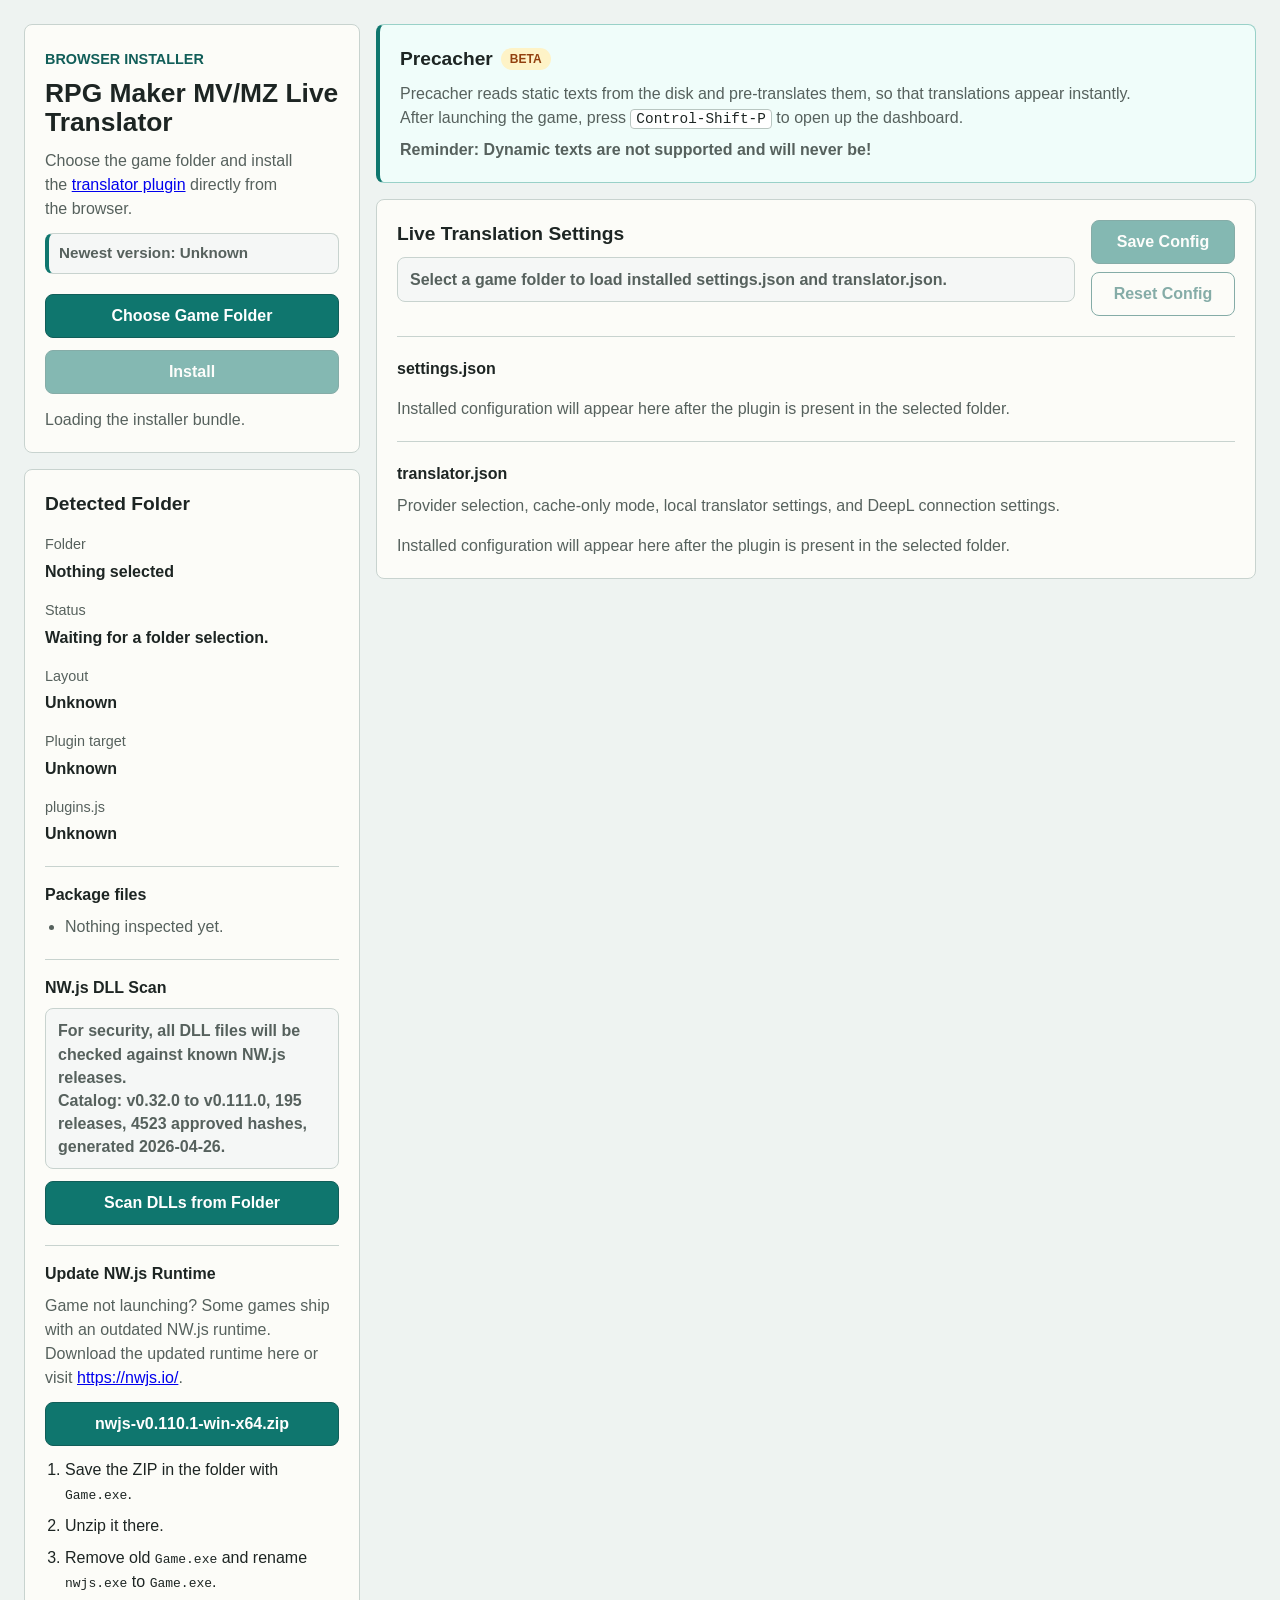
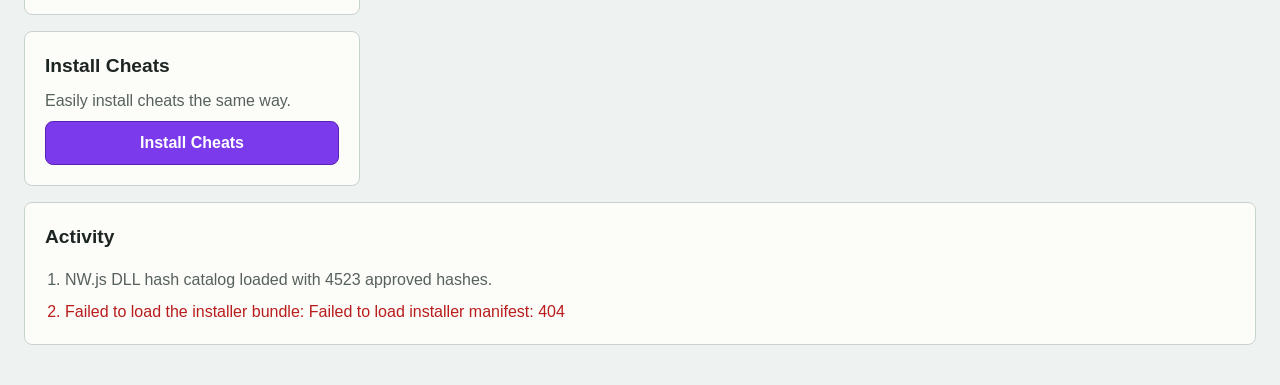
==== translator/index.html @ 48019b4c "initial restructuring" ====
<!doctype html>
<html lang="en">
  <head>
    <meta charset="utf-8">
    <meta name="viewport" content="width=device-width, initial-scale=1">
    <title data-i18n="document.title">RPG MV/MZ Live Translator Web Installer</title>
    <link rel="stylesheet" href="../styles.css">
  </head>
  <body>
    <main class="app-shell">
      <div class="layout-sidebar">
        <section class="panel primary-panel">
          <p class="eyebrow" data-i18n="page.eyebrow">Browser installer</p>
          <h1 data-i18n="page.heading">RPG Maker MV/MZ Live Translator</h1>
          <p class="intro" data-i18n-html="page.intro">
            Choose the game folder and install the
            <a
              href="https://github.com/nt7011/RPG-Maker-Live-Translator"
              target="_blank"
              rel="noopener noreferrer"
            >translator plugin</a>
            directly from the browser.
          </p>
          <p id="translator-version" class="version-note" aria-live="polite">Installable translator version: Unknown</p>
          <div class="actions">
            <button id="pick-folder-button" type="button" data-i18n="button.pickFolder" data-i18n-title="tooltip.pickFolderButton">Choose Game Folder</button>
            <button id="install-button" type="button" disabled data-i18n="button.install" data-i18n-title="tooltip.installButton">Install</button>
          </div>
          <p id="support-note" class="support-note"></p>
        </section>

        <section class="panel detected-panel">
          <h2 data-i18n="section.detectedFolder">Detected Folder</h2>
          <dl class="facts">
            <div>
              <dt data-i18n="folder.fieldName">Folder</dt>
              <dd id="folder-name">Nothing selected</dd>
            </div>
            <div>
              <dt data-i18n="folder.fieldStatus">Status</dt>
              <dd id="folder-status">Waiting for a folder selection.</dd>
            </div>
            <div>
              <dt data-i18n="folder.fieldLayout">Layout</dt>
              <dd id="folder-layout">Unknown</dd>
            </div>
            <div>
              <dt data-i18n="folder.fieldPluginTarget">Plugin target</dt>
              <dd id="plugin-target">Unknown</dd>
            </div>
            <div>
              <dt data-i18n="folder.fieldPluginsFile">plugins.js</dt>
              <dd id="plugins-file">Unknown</dd>
            </div>
          </dl>
          <div class="package-block">
            <h3 data-i18n="package.heading">Package files</h3>
            <ul id="package-list" class="package-list">
              <li data-i18n="package.noneInspected">Nothing inspected yet.</li>
            </ul>
          </div>
          <div class="package-block dll-scanner-block">
            <h3 data-i18n="scanner.heading">NW.js DLL Scan</h3>
            <div id="dll-scanner-view" class="scanner-view" aria-live="polite"></div>
            <button id="scan-dll-folder-button" class="scanner-action-button" type="button" data-i18n="button.scanDllFolder" data-i18n-title="tooltip.scanDllFolderButton">Scan DLLs from Folder</button>
            <input id="scan-dll-folder-input" class="visually-hidden" type="file" webkitdirectory multiple>
          </div>
          <div class="package-block">
            <h3 data-i18n="download.heading">Update NW.js Runtime</h3>
            <p class="download-copy" data-i18n-html="download.copy">Game not launching? Some games ship with an outdated NW.js runtime. Download the updated runtime here or visit <a href="https://nwjs.io/" target="_blank" rel="noopener noreferrer">https://nwjs.io/</a>.</p>
            <p class="download-link">
              <a
                href="https://dl.nwjs.io/v0.110.1/nwjs-v0.110.1-win-x64.zip"
                target="_blank"
                rel="noopener noreferrer"
                data-i18n="download.link"
                data-i18n-title="tooltip.nwjsZipLink"
              >nwjs-v0.110.1-win-x64.zip</a>
            </p>
            <ol class="manual-steps">
              <li data-i18n-html="download.step1">Save the ZIP in the folder with <code>Game.exe</code>.</li>
              <li data-i18n="download.step2">Unzip it there.</li>
              <li data-i18n-html="download.step3">Remove old <code>Game.exe</code> and rename <code>nwjs.exe</code> to <code>Game.exe</code>.</li>
            </ol>
          </div>
        </section>

        <section class="panel cheats-panel" aria-labelledby="cheats-panel-heading">
          <h2 id="cheats-panel-heading" data-i18n="cheats.heading">Install Cheats</h2>
          <p data-i18n="cheats.copy">Easily install cheats the same way.</p>
          <p class="cheats-link">
            <a href="../cheats/" data-i18n="cheats.link">Install Cheats</a>
          </p>
        </section>
      </div>

      <div class="layout-main">
        <section class="panel precacher-panel" aria-labelledby="precacher-panel-heading">
          <h2 id="precacher-panel-heading" class="precacher-panel-title">
            <span data-i18n="precacher.heading">Precacher</span>
            <span class="beta-pill" data-i18n="precacher.beta">Beta</span>
          </h2>
          <p data-i18n-html="precacher.description">Precacher reads static texts from the disk and pre-translates them, so that translations appear instantly.<br>After launching the game, press <code>Control-Shift-P</code> to open up the dashboard.</p>
          <p class="precacher-panel-warning" data-i18n="precacher.warning">Reminder: Dynamic texts are not supported and will never be!</p>
        </section>

        <section class="panel configuration-panel">
          <div class="section-heading">
            <div>
              <h2 data-i18n="section.configuration">Configuration</h2>
              <p id="config-alert" class="config-alert" role="alert"></p>
              <p id="config-status" class="section-note">
                Select a game folder to load installed settings.json and translator.json.
              </p>
            </div>
            <div class="config-actions">
              <button id="save-config-button" type="button" disabled data-i18n="button.saveConfig" data-i18n-title="tooltip.saveConfigButton">Save Config</button>
              <button id="reset-config-button" type="button" disabled data-i18n="button.resetConfig" data-i18n-title="tooltip.resetConfigButton">Reset Config</button>
            </div>
          </div>

          <section class="config-file-section" aria-labelledby="settings-config-heading">
            <h3 id="settings-config-heading">settings.json</h3>
            <div id="settings-config-fields" class="config-fields">
              <p class="config-empty" data-i18n="config.empty">Installed configuration will appear here after the plugin is present in the selected folder.</p>
            </div>
          </section>

          <section class="config-file-section" aria-labelledby="translator-config-heading">
            <h3 id="translator-config-heading">translator.json</h3>
            <p class="config-file-note" data-i18n="config.file.translator.note">Provider selection, cache-only mode, local translator settings, and DeepL connection settings.</p>
            <div id="translator-config-fields" class="config-fields">
              <p class="config-empty" data-i18n="config.empty">Installed configuration will appear here after the plugin is present in the selected folder.</p>
            </div>
          </section>
        </section>
      </div>

      <section class="panel activity-panel">
        <h2 data-i18n="section.activity">Activity</h2>
        <ol id="log-list" class="log-list">
          <li class="log-entry info" data-i18n="log.waitingForBundle">Waiting to load the installer bundle.</li>
        </ol>
      </section>
    </main>

    <script type="module" src="../app.mjs"></script>
  </body>
</html>
---- styles.css ----
* {
  box-sizing: border-box;
}

:root {
  color-scheme: light;
  --page-bg: #eef3f1;
  --panel-bg: #fcfcf8;
  --border: #c8d3cf;
  --text: #1d2523;
  --muted: #56615d;
  --accent: #0f766e;
  --accent-strong: #115e59;
  --warn: #b45309;
  --error: #b91c1c;
  --success: #15803d;
}

body {
  margin: 0;
  min-height: 100vh;
  background: var(--page-bg);
  color: var(--text);
  font-family: Inter, "Segoe UI", Arial, sans-serif;
  line-height: 1.5;
}

.app-shell {
  width: min(960px, calc(100vw - 32px));
  margin: 0 auto;
  padding: 24px 0 40px;
}

.layout-sidebar {
  min-width: 0;
}

.layout-main {
  min-width: 0;
}

.panel {
  background: var(--panel-bg);
  border: 1px solid var(--border);
  border-radius: 8px;
  padding: 20px;
}

.panel + .panel {
  margin-top: 16px;
}

.layout-sidebar + .panel {
  margin-top: 16px;
}

.layout-sidebar + .layout-main {
  margin-top: 16px;
}

.layout-main + .panel {
  margin-top: 16px;
}

.layout-main .panel + .panel {
  margin-top: 16px;
}

.primary-panel {
  padding-top: 24px;
}

.eyebrow {
  margin: 0 0 8px;
  color: var(--accent-strong);
  font-size: 0.9rem;
  font-weight: 700;
  text-transform: uppercase;
}

h1,
h2,
h3,
p,
dd {
  margin: 0;
}

h1 {
  font-size: clamp(1.8rem, 4vw, 2.5rem);
  line-height: 1.1;
}

h2 {
  font-size: 1.2rem;
}

h3 {
  font-size: 1rem;
  margin-bottom: 8px;
}

.intro {
  margin-top: 12px;
  color: var(--muted);
  max-width: 100%;
  text-wrap: pretty;
}

.version-note {
  display: block;
  width: 100%;
  max-width: 100%;
  margin-top: 12px;
  padding: 8px 10px;
  border: 1px solid var(--border);
  border-left-width: 4px;
  border-radius: 8px;
  background: #f5f7f6;
  color: var(--muted);
  font-size: 0.95rem;
  font-weight: 600;
  overflow-wrap: anywhere;
}

.version-note.is-neutral {
  border-color: var(--border);
  border-left-color: var(--accent);
  background: #f5f7f6;
  color: var(--muted);
}

.version-note.is-success {
  border-color: #86efac;
  border-left-color: var(--success);
  background: #f0fdf4;
  color: var(--success);
}

.version-note.is-warning {
  border-color: #fdba74;
  border-left-color: var(--warn);
  background: #fff7ed;
  color: var(--warn);
}

.version-index-shell {
  width: min(760px, calc(100vw - 32px));
}

.version-index-panel {
  padding-top: 24px;
}

.version-index-list {
  display: grid;
  gap: 12px;
  margin: 20px 0 0;
  padding: 0;
  list-style: none;
}

.version-index-link {
  display: grid;
  grid-template-columns: minmax(0, 1fr) auto;
  gap: 12px;
  align-items: center;
  min-height: 60px;
  padding: 12px 14px;
  border: 1px solid var(--border);
  border-radius: 8px;
  background: #f5f7f6;
  color: var(--text);
  text-decoration: none;
}

.version-index-link:hover,
.version-index-link:focus-visible {
  border-color: var(--accent-strong);
  outline: none;
}

.version-index-version {
  font-size: 1.2rem;
  font-weight: 800;
}

.version-index-meta {
  color: var(--accent-strong);
  font-size: 0.9rem;
  font-weight: 700;
  text-align: right;
}

.version-index-alias {
  margin-top: 16px;
  color: var(--muted);
}

.actions {
  display: flex;
  flex-wrap: wrap;
  gap: 12px;
  margin-top: 20px;
}

.layout-sidebar .actions {
  flex-direction: column;
}

.layout-sidebar button,
.layout-sidebar .download-link a,
.layout-sidebar .cheats-link a {
  width: 100%;
}

button {
  min-height: 44px;
  padding: 0 16px;
  border: 1px solid var(--accent-strong);
  border-radius: 8px;
  background: var(--accent);
  color: #fff;
  font: inherit;
  font-weight: 700;
  cursor: pointer;
}

#reset-config-button {
  background: var(--panel-bg);
  color: var(--accent-strong);
}

button:hover:enabled,
button:focus-visible:enabled {
  background: var(--accent-strong);
}

#reset-config-button:hover:enabled,
#reset-config-button:focus-visible:enabled {
  color: #fff;
}

button:disabled {
  opacity: 0.5;
  cursor: not-allowed;
}

.visually-hidden {
  position: absolute;
  width: 1px;
  height: 1px;
  padding: 0;
  margin: -1px;
  border: 0;
  overflow: hidden;
  clip: rect(0 0 0 0);
  white-space: nowrap;
}

.support-note {
  min-height: 24px;
  margin-top: 14px;
  color: var(--muted);
}

.config-alert {
  display: none;
  margin-top: 8px;
  color: var(--error);
  font-weight: 600;
}

.config-alert.is-visible {
  display: block;
}

.facts {
  display: grid;
  grid-template-columns: repeat(auto-fit, minmax(220px, 1fr));
  gap: 16px;
  margin-top: 16px;
}

.facts dt {
  color: var(--muted);
  font-size: 0.9rem;
}

.facts dd {
  margin-top: 4px;
  font-weight: 600;
  overflow-wrap: anywhere;
}

.package-block {
  margin-top: 20px;
  padding-top: 16px;
  border-top: 1px solid var(--border);
}

.section-heading {
  display: flex;
  justify-content: space-between;
  gap: 16px;
  align-items: flex-start;
}

.section-heading > :first-child {
  flex: 1 1 auto;
  min-width: 0;
}

.config-actions {
  display: flex;
  flex-direction: column;
  gap: 8px;
  margin-left: auto;
  flex: 0 0 auto;
  min-width: 144px;
  align-self: flex-start;
}

.section-note {
  margin-top: 8px;
  padding: 10px 12px;
  border: 1px solid var(--border);
  border-radius: 8px;
  background: #f5f7f6;
  color: var(--muted);
  font-weight: 600;
  line-height: 1.45;
  white-space: pre-line;
}

.section-note.is-neutral {
  border-color: var(--border);
  background: #f5f7f6;
  color: var(--muted);
}

.section-note.is-warning {
  border-color: #fdba74;
  background: #fff7ed;
  color: var(--warn);
}

.section-note.is-warning.is-reinstall-save-reminder {
  border-color: #f59e0b;
  border-left: 6px solid #d97706;
  background: #fffbeb;
  box-shadow: 0 0 0 2px rgba(245, 158, 11, 0.22);
  color: #7c2d12;
}

.section-note.is-reinstall-save-reminder-flash {
  animation: config-save-reminder-flash 0.46s ease-in-out 2;
  transform-origin: center;
}

@keyframes config-save-reminder-flash {
  0%,
  100% {
    background: #fffbeb;
    box-shadow: 0 0 0 2px rgba(245, 158, 11, 0.22);
    transform: scale(1);
  }

  50% {
    background: #facc15;
    box-shadow: 0 0 0 6px rgba(217, 119, 6, 0.42);
    transform: scale(1.015);
  }
}

.section-note.is-error {
  border-color: #fca5a5;
  background: #fef2f2;
  color: var(--error);
}

.section-note.is-success {
  border-color: #86efac;
  background: #f0fdf4;
  color: var(--success);
}

.config-status-reminder {
  display: block;
  margin-top: 4px;
  color: #9a3412;
  font-weight: 800;
}

.config-file-section {
  margin-top: 20px;
  padding-top: 20px;
  border-top: 1px solid var(--border);
}

.config-file-note,
.config-empty {
  margin-top: 8px;
  color: var(--muted);
}

.config-fields {
  margin-top: 16px;
}

.precacher-panel {
  border: 1px solid #99d1c8;
  border-left: 4px solid var(--accent);
  background: #f0fdfa;
  color: var(--text);
}

.precacher-panel-title {
  display: flex;
  flex-wrap: wrap;
  gap: 8px;
  align-items: center;
  margin: 0 0 8px;
}

.beta-pill {
  display: inline-flex;
  align-items: center;
  min-height: 22px;
  padding: 2px 9px;
  border-radius: 999px;
  background: #fef3c7;
  color: #92400e;
  font-size: 0.75rem;
  font-weight: 800;
  line-height: 1;
  text-transform: uppercase;
}

.precacher-panel p {
  color: var(--muted);
}

.precacher-panel code {
  padding: 1px 5px;
  border: 1px solid #b8c6c1;
  border-radius: 4px;
  background: #fff;
  color: var(--text);
  font-family: ui-monospace, SFMono-Regular, Menlo, Consolas, monospace;
  font-size: 0.9em;
}

.precacher-panel-warning {
  margin-top: 8px;
  color: #7c2d12;
  font-weight: 800;
}

.config-fields.is-locked {
  opacity: 0.78;
}

.config-fields.is-locked input,
.config-fields.is-locked textarea {
  cursor: not-allowed;
}

.config-group + .config-group {
  margin-top: 20px;
}

.config-group-title {
  margin-bottom: 12px;
  text-transform: capitalize;
}

.config-group-note {
  margin-bottom: 12px;
  color: var(--muted);
  font-size: 0.95rem;
}

.config-field-grid {
  display: grid;
  grid-template-columns: repeat(auto-fit, minmax(240px, 1fr));
  gap: 12px;
}

@media (min-width: 760px) {
  .local-settings-grid {
    grid-template-columns: repeat(5, minmax(0, 1fr));
    align-items: start;
  }

  .local-settings-grid > .config-field {
    min-width: 0;
  }

  .local-settings-grid .config-field--settings-local-address,
  .local-settings-grid .config-field--settings-local-model {
    grid-column: span 2;
  }

  .local-settings-grid .config-field--settings-local-system-prompt {
    grid-column: 1 / -1;
  }

  .local-settings-grid .config-field--settings-local-system-prompt textarea {
    min-height: 144px;
  }
}

.config-toggle-grid {
  display: flex;
  flex-wrap: wrap;
  gap: 12px;
  align-items: flex-start;
}

.config-field {
  display: flex;
  flex-direction: column;
  gap: 8px;
}

.config-field.checkbox-field {
  width: fit-content;
  max-width: 34rem;
}

.config-field.checkbox-field.config-field--checkupdates {
  flex: 1 1 100%;
  max-width: none;
}

.config-field-description {
  color: var(--muted);
  font-size: 0.95rem;
}

.config-field-error {
  color: var(--error);
  font-size: 0.95rem;
}

.config-label,
.config-toggle-option,
.config-checkbox {
  font-weight: 600;
}

.config-label code,
.config-toggle-option code,
.config-checkbox code {
  font-family: ui-monospace, SFMono-Regular, Menlo, Consolas, monospace;
  overflow-wrap: anywhere;
}

.config-toggle-option,
.config-checkbox {
  display: flex;
  align-items: center;
  gap: 10px;
  min-height: 44px;
  width: fit-content;
}

.config-toggle-option code {
  white-space: nowrap;
  overflow-wrap: normal;
}

.config-toggle-option input,
.config-checkbox input {
  width: 18px;
  height: 18px;
  margin: 0;
}

.config-radio-group {
  display: flex;
  flex-wrap: wrap;
  gap: 12px;
}

.config-radio-option {
  display: inline-flex;
  align-items: center;
  gap: 10px;
  min-height: 44px;
  font-weight: 600;
}

.config-radio-option input {
  width: 18px;
  height: 18px;
  margin: 0;
}

.config-field input,
.config-field textarea {
  width: 100%;
  min-height: 44px;
  padding: 10px 12px;
  border: 1px solid var(--border);
  border-radius: 8px;
  background: #fff;
  color: var(--text);
  font: inherit;
}

.config-field textarea {
  min-height: 96px;
  resize: vertical;
}

.config-field input:focus,
.config-field textarea:focus {
  outline: 2px solid color-mix(in srgb, var(--accent) 40%, transparent);
  outline-offset: 1px;
}

.config-field input[aria-invalid="true"],
.config-field textarea[aria-invalid="true"] {
  border-color: var(--error);
}

.config-regex-editor {
  margin-top: 12px;
}

.config-regex-editor textarea {
  min-height: 132px;
  font-family: ui-monospace, SFMono-Regular, Menlo, Consolas, monospace;
  font-size: 0.95rem;
}

.config-regex-feedback {
  min-height: 1.3em;
}

.config-regex-summary {
  color: var(--muted);
  font-size: 0.95rem;
}

.config-regex-error-list {
  margin: 0;
  padding-left: 20px;
  color: var(--error);
  font-size: 0.95rem;
}

.config-regex-error-list li + li {
  margin-top: 4px;
}

.package-list,
.scanner-list,
.log-list,
.manual-steps {
  margin: 0;
  padding-left: 20px;
}

.package-list,
.scanner-list {
  color: var(--muted);
}

.package-list li + li,
.scanner-list li + li,
.log-list li + li,
.manual-steps li + li {
  margin-top: 8px;
}

.scanner-status {
  margin-bottom: 0;
}

.scanner-action-button {
  margin-top: 12px;
}

.scanner-details {
  margin-top: 8px;
  padding: 10px 12px;
  border: 1px solid var(--border);
  border-radius: 8px;
  background: #f5f7f6;
  color: var(--muted);
}

.scanner-details.is-success {
  border-color: #86efac;
  background: #f0fdf4;
}

.scanner-details.is-warning {
  border-color: #fdba74;
  background: #fff7ed;
}

.scanner-details summary,
.scanner-static-heading {
  color: var(--text);
  overflow-wrap: anywhere;
}

.scanner-details.is-success summary {
  cursor: pointer;
  color: var(--success);
}

.scanner-details.is-warning .scanner-static-heading,
.scanner-detected-warning {
  color: var(--warn);
}

.scanner-details[open] summary {
  margin-bottom: 8px;
}

.scanner-static-heading {
  margin-bottom: 8px;
}

.scanner-meta,
.scanner-detail-note,
.scanner-detected-warning {
  margin-bottom: 8px;
  font-size: 0.95rem;
}

.scanner-detected-warning {
}

.scanner-list {
  max-height: 260px;
  overflow: auto;
}

.scanner-entry {
  overflow-wrap: anywhere;
}

.scanner-entry.is-allowed {
  color: var(--success);
}

.scanner-entry.is-unknown {
  color: var(--warn);
}

.scanner-entry.is-error {
  color: var(--error);
}

.log-list {
  margin-top: 16px;
}

.log-entry.info {
  color: var(--muted);
}

.log-entry.warning {
  color: var(--warn);
}

.log-entry.error {
  color: var(--error);
}

.log-entry.success {
  color: var(--success);
}

.cheats-panel p {
  margin-top: 8px;
  color: var(--muted);
}

.cheats-link {
  margin-top: 16px;
}

.download-copy {
  margin-bottom: 12px;
  color: var(--muted);
}

.download-link {
  margin-bottom: 12px;
}

.download-link a,
.cheats-link a {
  display: inline-flex;
  align-items: center;
  justify-content: center;
  min-height: 44px;
  padding: 0 16px;
  border: 1px solid var(--accent-strong);
  border-radius: 8px;
  background: var(--accent);
  color: #fff;
  font-weight: 700;
  text-decoration: none;
}

.cheats-link a {
  border-color: #5b21b6;
  background: #7c3aed;
}

.download-link a:hover,
.download-link a:focus-visible,
.cheats-link a:hover,
.cheats-link a:focus-visible {
  background: var(--accent-strong);
}

.cheats-link a:hover,
.cheats-link a:focus-visible {
  background: #5b21b6;
}

@media (max-width: 640px) {
  .app-shell {
    width: min(100vw - 20px, 960px);
    padding-top: 12px;
  }

  .panel {
    padding: 16px;
  }

  .version-index-link {
    grid-template-columns: 1fr;
  }

  .version-index-meta {
    text-align: left;
  }

  .actions {
    flex-direction: column;
  }

  button {
    width: 100%;
  }

  .section-heading {
    flex-direction: column;
  }

  .config-actions {
    width: 100%;
    flex-direction: column;
  }

  .config-actions button {
    width: 100%;
  }

  .download-link a,
  .cheats-link a {
    width: 100%;
  }
}

@media (min-width: 1180px) {
  .app-shell {
    width: min(1400px, calc(100vw - 48px));
    display: grid;
    grid-template-columns: 336px minmax(0, 1fr);
    gap: 16px;
    align-items: stretch;
  }

  .app-shell > .layout-sidebar + .layout-main,
  .app-shell > .layout-main + .panel,
  .app-shell > .panel + .panel {
    margin-top: 0;
  }

  .layout-sidebar {
    display: flex;
    flex-direction: column;
    align-self: stretch;
  }

  .detected-panel {
    flex: 1 1 auto;
  }

  .layout-main {
    grid-column: 2;
    min-width: 0;
  }

  .configuration-panel {
    min-width: 0;
  }

  .activity-panel {
    grid-column: 1 / -1;
  }

  .layout-sidebar h1 {
    font-size: 1.65rem;
  }

  .version-index-shell {
    display: block;
    width: min(760px, calc(100vw - 48px));
  }
}
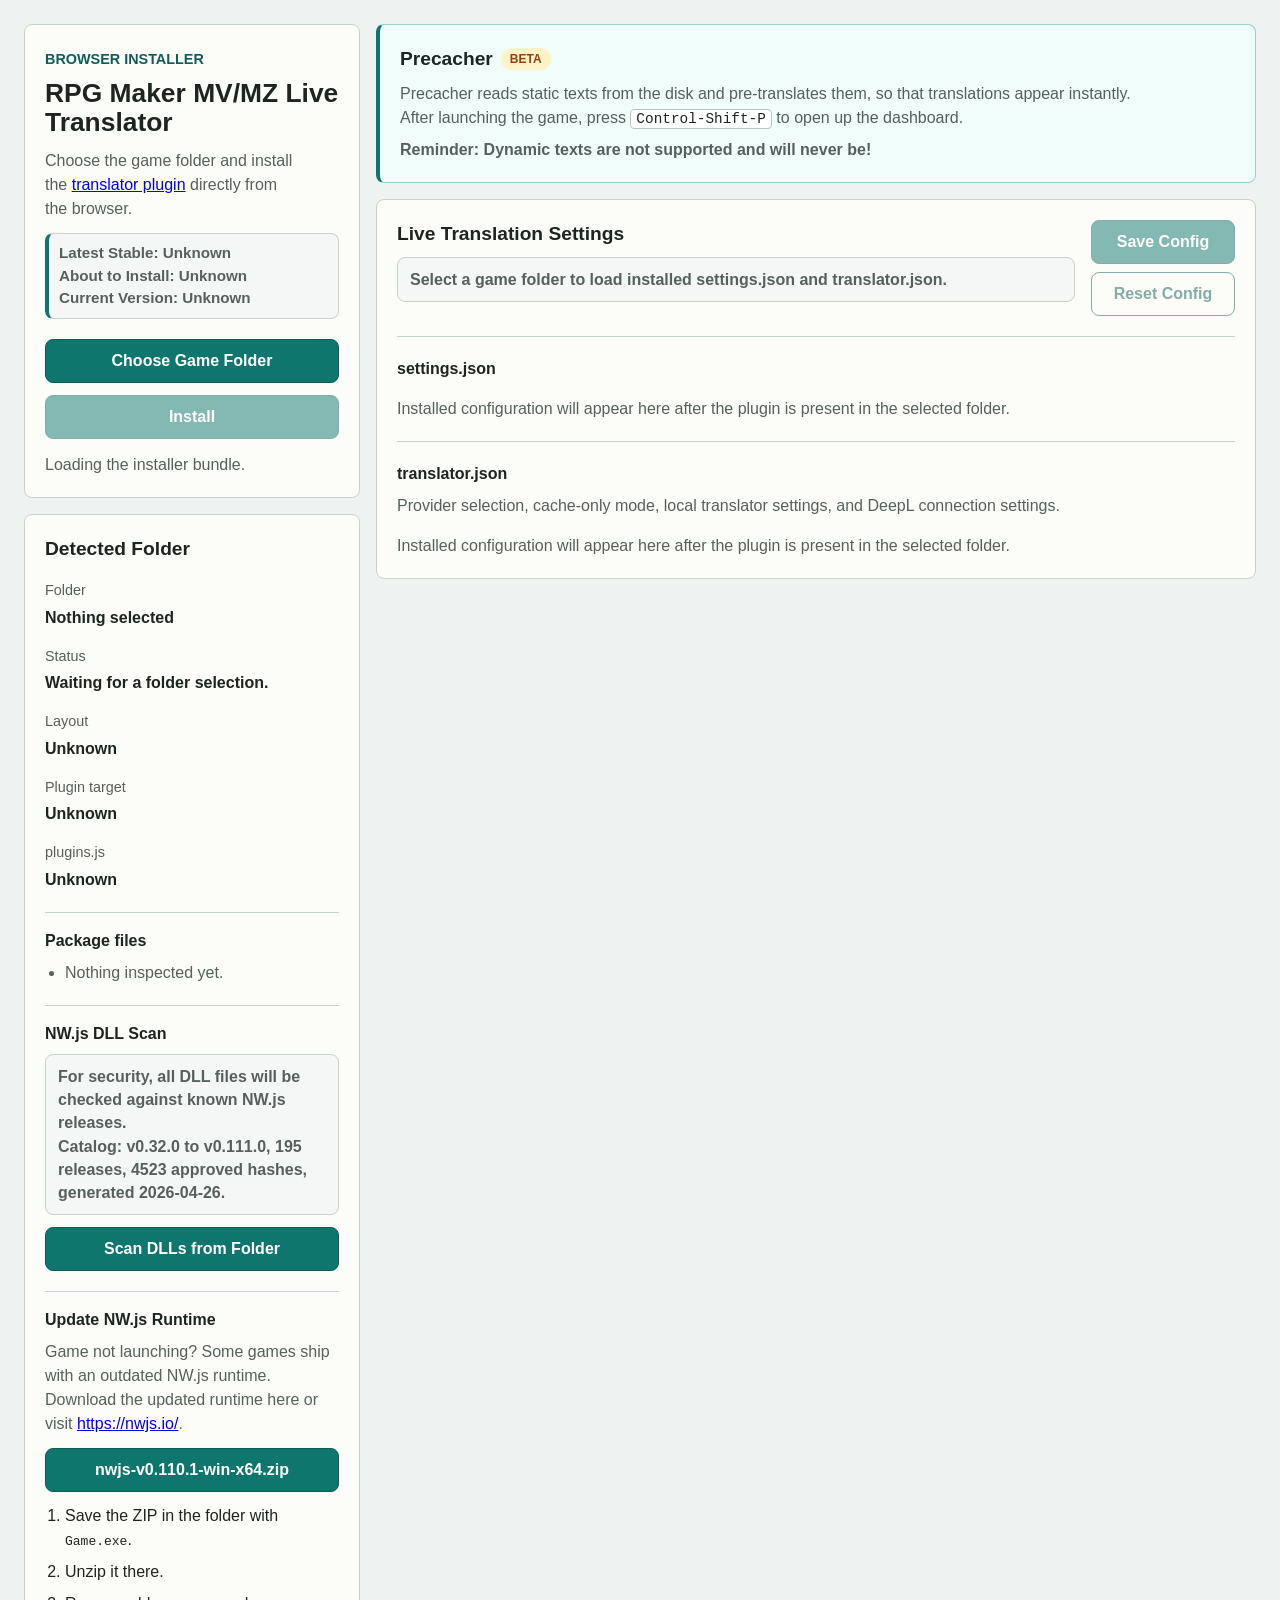
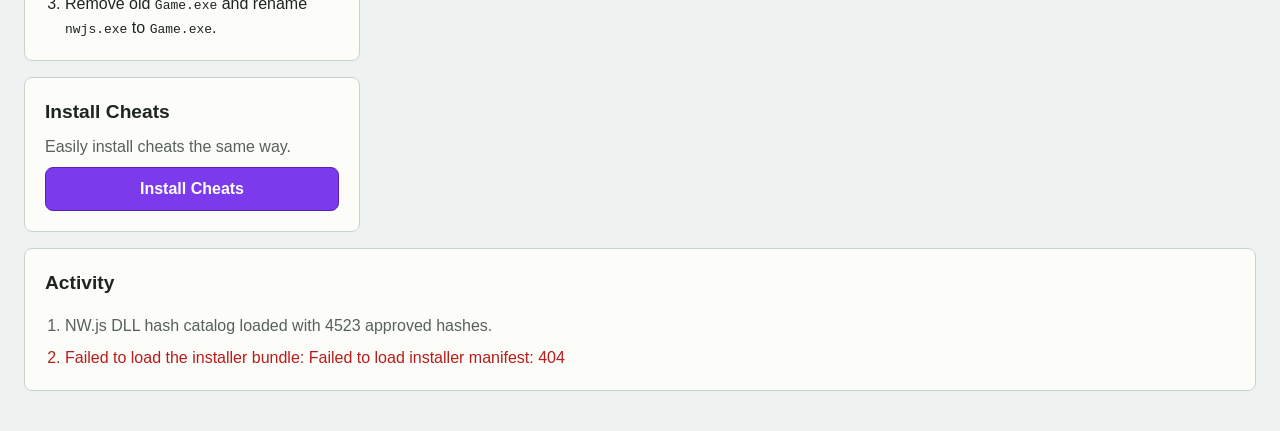
==== commit 035574a6: "make the installer aware of the version it's installing and the latest" ====
--- a/translator/index.html
+++ b/translator/index.html
@@ -4,7 +4,7 @@
     <meta charset="utf-8">
     <meta name="viewport" content="width=device-width, initial-scale=1">
     <title data-i18n="document.title">RPG MV/MZ Live Translator Web Installer</title>
-    <link rel="stylesheet" href="../styles.css">
+    <link rel="stylesheet" href="./3.2.10/styles.css">
   </head>
   <body>
     <main class="app-shell">
@@ -21,7 +21,9 @@
             >translator plugin</a>
             directly from the browser.
           </p>
-          <p id="translator-version" class="version-note" aria-live="polite">Installable translator version: Unknown</p>
+          <p id="translator-version" class="version-note" aria-live="polite">Latest Stable: Unknown
+About to Install: Unknown
+Current Version: Unknown</p>
           <div class="actions">
             <button id="pick-folder-button" type="button" data-i18n="button.pickFolder" data-i18n-title="tooltip.pickFolderButton">Choose Game Folder</button>
             <button id="install-button" type="button" disabled data-i18n="button.install" data-i18n-title="tooltip.installButton">Install</button>
@@ -144,6 +146,6 @@
       </section>
     </main>
 
-    <script type="module" src="../app.mjs"></script>
+    <script type="module" src="./3.2.10/app.mjs"></script>
   </body>
 </html>
--- a/translator/3.2.10/styles.css
+++ b/translator/3.2.10/styles.css
@@ -0,0 +1,954 @@
+* {
+  box-sizing: border-box;
+}
+
+:root {
+  color-scheme: light;
+  --page-bg: #eef3f1;
+  --panel-bg: #fcfcf8;
+  --border: #c8d3cf;
+  --text: #1d2523;
+  --muted: #56615d;
+  --accent: #0f766e;
+  --accent-strong: #115e59;
+  --warn: #b45309;
+  --error: #b91c1c;
+  --success: #15803d;
+}
+
+body {
+  margin: 0;
+  min-height: 100vh;
+  background: var(--page-bg);
+  color: var(--text);
+  font-family: Inter, "Segoe UI", Arial, sans-serif;
+  line-height: 1.5;
+}
+
+.app-shell {
+  width: min(960px, calc(100vw - 32px));
+  margin: 0 auto;
+  padding: 24px 0 40px;
+}
+
+.layout-sidebar {
+  min-width: 0;
+}
+
+.layout-main {
+  min-width: 0;
+}
+
+.panel {
+  background: var(--panel-bg);
+  border: 1px solid var(--border);
+  border-radius: 8px;
+  padding: 20px;
+}
+
+.panel + .panel {
+  margin-top: 16px;
+}
+
+.layout-sidebar + .panel {
+  margin-top: 16px;
+}
+
+.layout-sidebar + .layout-main {
+  margin-top: 16px;
+}
+
+.layout-main + .panel {
+  margin-top: 16px;
+}
+
+.layout-main .panel + .panel {
+  margin-top: 16px;
+}
+
+.primary-panel {
+  padding-top: 24px;
+}
+
+.eyebrow {
+  margin: 0 0 8px;
+  color: var(--accent-strong);
+  font-size: 0.9rem;
+  font-weight: 700;
+  text-transform: uppercase;
+}
+
+h1,
+h2,
+h3,
+p,
+dd {
+  margin: 0;
+}
+
+h1 {
+  font-size: clamp(1.8rem, 4vw, 2.5rem);
+  line-height: 1.1;
+}
+
+h2 {
+  font-size: 1.2rem;
+}
+
+h3 {
+  font-size: 1rem;
+  margin-bottom: 8px;
+}
+
+.intro {
+  margin-top: 12px;
+  color: var(--muted);
+  max-width: 100%;
+  text-wrap: pretty;
+}
+
+.version-note {
+  display: block;
+  width: 100%;
+  max-width: 100%;
+  margin-top: 12px;
+  padding: 8px 10px;
+  border: 1px solid var(--border);
+  border-left-width: 4px;
+  border-radius: 8px;
+  background: #f5f7f6;
+  color: var(--muted);
+  font-size: 0.95rem;
+  font-weight: 600;
+  overflow-wrap: anywhere;
+  white-space: pre-line;
+}
+
+.version-note.is-neutral {
+  border-color: var(--border);
+  border-left-color: var(--accent);
+  background: #f5f7f6;
+  color: var(--muted);
+}
+
+.version-note.is-success {
+  border-color: #86efac;
+  border-left-color: var(--success);
+  background: #f0fdf4;
+  color: var(--success);
+}
+
+.version-note.is-warning {
+  border-color: #fdba74;
+  border-left-color: var(--warn);
+  background: #fff7ed;
+  color: var(--warn);
+}
+
+.version-index-shell {
+  width: min(760px, calc(100vw - 32px));
+}
+
+.version-index-panel {
+  padding-top: 24px;
+}
+
+.version-index-sections {
+  margin-top: 20px;
+}
+
+.version-index-section + .version-index-section {
+  margin-top: 18px;
+  padding-top: 18px;
+  border-top: 1px solid var(--border);
+}
+
+.version-index-list {
+  display: grid;
+  gap: 12px;
+  margin: 10px 0 0;
+  padding: 0;
+  list-style: none;
+}
+
+.version-index-link {
+  display: grid;
+  grid-template-columns: minmax(0, 1fr) auto;
+  gap: 12px;
+  align-items: center;
+  min-height: 60px;
+  padding: 12px 14px;
+  border: 1px solid var(--border);
+  border-radius: 8px;
+  background: #f5f7f6;
+  color: var(--text);
+  text-decoration: none;
+}
+
+.version-index-link:not(.is-unavailable):hover,
+.version-index-link:not(.is-unavailable):focus-visible {
+  border-color: var(--accent-strong);
+  outline: none;
+}
+
+.version-index-link.is-unavailable {
+  background: #eef0ee;
+  color: var(--muted);
+  cursor: not-allowed;
+  opacity: 0.72;
+}
+
+.version-index-main {
+  display: grid;
+  gap: 2px;
+  min-width: 0;
+}
+
+.version-index-version {
+  font-size: 1.2rem;
+  font-weight: 800;
+  overflow-wrap: anywhere;
+}
+
+.version-index-categories,
+.version-index-availability {
+  color: var(--accent-strong);
+  font-size: 0.9rem;
+  font-weight: 700;
+}
+
+.version-index-availability {
+  text-align: right;
+}
+
+.version-index-availability.is-available {
+  color: var(--success);
+}
+
+.version-index-availability.is-unavailable {
+  color: var(--warn);
+}
+
+.actions {
+  display: flex;
+  flex-wrap: wrap;
+  gap: 12px;
+  margin-top: 20px;
+}
+
+.layout-sidebar .actions {
+  flex-direction: column;
+}
+
+.layout-sidebar button,
+.layout-sidebar .download-link a,
+.layout-sidebar .cheats-link a {
+  width: 100%;
+}
+
+button {
+  min-height: 44px;
+  padding: 0 16px;
+  border: 1px solid var(--accent-strong);
+  border-radius: 8px;
+  background: var(--accent);
+  color: #fff;
+  font: inherit;
+  font-weight: 700;
+  cursor: pointer;
+}
+
+#reset-config-button {
+  background: var(--panel-bg);
+  color: var(--accent-strong);
+}
+
+button:hover:enabled,
+button:focus-visible:enabled {
+  background: var(--accent-strong);
+}
+
+#reset-config-button:hover:enabled,
+#reset-config-button:focus-visible:enabled {
+  color: #fff;
+}
+
+button:disabled {
+  opacity: 0.5;
+  cursor: not-allowed;
+}
+
+.visually-hidden {
+  position: absolute;
+  width: 1px;
+  height: 1px;
+  padding: 0;
+  margin: -1px;
+  border: 0;
+  overflow: hidden;
+  clip: rect(0 0 0 0);
+  white-space: nowrap;
+}
+
+.support-note {
+  min-height: 24px;
+  margin-top: 14px;
+  color: var(--muted);
+}
+
+.config-alert {
+  display: none;
+  margin-top: 8px;
+  color: var(--error);
+  font-weight: 600;
+}
+
+.config-alert.is-visible {
+  display: block;
+}
+
+.facts {
+  display: grid;
+  grid-template-columns: repeat(auto-fit, minmax(220px, 1fr));
+  gap: 16px;
+  margin-top: 16px;
+}
+
+.facts dt {
+  color: var(--muted);
+  font-size: 0.9rem;
+}
+
+.facts dd {
+  margin-top: 4px;
+  font-weight: 600;
+  overflow-wrap: anywhere;
+}
+
+.package-block {
+  margin-top: 20px;
+  padding-top: 16px;
+  border-top: 1px solid var(--border);
+}
+
+.section-heading {
+  display: flex;
+  justify-content: space-between;
+  gap: 16px;
+  align-items: flex-start;
+}
+
+.section-heading > :first-child {
+  flex: 1 1 auto;
+  min-width: 0;
+}
+
+.config-actions {
+  display: flex;
+  flex-direction: column;
+  gap: 8px;
+  margin-left: auto;
+  flex: 0 0 auto;
+  min-width: 144px;
+  align-self: flex-start;
+}
+
+.section-note {
+  margin-top: 8px;
+  padding: 10px 12px;
+  border: 1px solid var(--border);
+  border-radius: 8px;
+  background: #f5f7f6;
+  color: var(--muted);
+  font-weight: 600;
+  line-height: 1.45;
+  white-space: pre-line;
+}
+
+.section-note.is-neutral {
+  border-color: var(--border);
+  background: #f5f7f6;
+  color: var(--muted);
+}
+
+.section-note.is-warning {
+  border-color: #fdba74;
+  background: #fff7ed;
+  color: var(--warn);
+}
+
+.section-note.is-warning.is-reinstall-save-reminder {
+  border-color: #f59e0b;
+  border-left: 6px solid #d97706;
+  background: #fffbeb;
+  box-shadow: 0 0 0 2px rgba(245, 158, 11, 0.22);
+  color: #7c2d12;
+}
+
+.section-note.is-reinstall-save-reminder-flash {
+  animation: config-save-reminder-flash 0.46s ease-in-out 2;
+  transform-origin: center;
+}
+
+@keyframes config-save-reminder-flash {
+  0%,
+  100% {
+    background: #fffbeb;
+    box-shadow: 0 0 0 2px rgba(245, 158, 11, 0.22);
+    transform: scale(1);
+  }
+
+  50% {
+    background: #facc15;
+    box-shadow: 0 0 0 6px rgba(217, 119, 6, 0.42);
+    transform: scale(1.015);
+  }
+}
+
+.section-note.is-error {
+  border-color: #fca5a5;
+  background: #fef2f2;
+  color: var(--error);
+}
+
+.section-note.is-success {
+  border-color: #86efac;
+  background: #f0fdf4;
+  color: var(--success);
+}
+
+.config-status-reminder {
+  display: block;
+  margin-top: 4px;
+  color: #9a3412;
+  font-weight: 800;
+}
+
+.config-file-section {
+  margin-top: 20px;
+  padding-top: 20px;
+  border-top: 1px solid var(--border);
+}
+
+.config-file-note,
+.config-empty {
+  margin-top: 8px;
+  color: var(--muted);
+}
+
+.config-fields {
+  margin-top: 16px;
+}
+
+.precacher-panel {
+  border: 1px solid #99d1c8;
+  border-left: 4px solid var(--accent);
+  background: #f0fdfa;
+  color: var(--text);
+}
+
+.precacher-panel-title {
+  display: flex;
+  flex-wrap: wrap;
+  gap: 8px;
+  align-items: center;
+  margin: 0 0 8px;
+}
+
+.beta-pill {
+  display: inline-flex;
+  align-items: center;
+  min-height: 22px;
+  padding: 2px 9px;
+  border-radius: 999px;
+  background: #fef3c7;
+  color: #92400e;
+  font-size: 0.75rem;
+  font-weight: 800;
+  line-height: 1;
+  text-transform: uppercase;
+}
+
+.precacher-panel p {
+  color: var(--muted);
+}
+
+.precacher-panel code {
+  padding: 1px 5px;
+  border: 1px solid #b8c6c1;
+  border-radius: 4px;
+  background: #fff;
+  color: var(--text);
+  font-family: ui-monospace, SFMono-Regular, Menlo, Consolas, monospace;
+  font-size: 0.9em;
+}
+
+.precacher-panel-warning {
+  margin-top: 8px;
+  color: #7c2d12;
+  font-weight: 800;
+}
+
+.config-fields.is-locked {
+  opacity: 0.78;
+}
+
+.config-fields.is-locked input,
+.config-fields.is-locked textarea {
+  cursor: not-allowed;
+}
+
+.config-group + .config-group {
+  margin-top: 20px;
+}
+
+.config-group-title {
+  margin-bottom: 12px;
+  text-transform: capitalize;
+}
+
+.config-group-note {
+  margin-bottom: 12px;
+  color: var(--muted);
+  font-size: 0.95rem;
+}
+
+.config-field-grid {
+  display: grid;
+  grid-template-columns: repeat(auto-fit, minmax(240px, 1fr));
+  gap: 12px;
+}
+
+@media (min-width: 760px) {
+  .local-settings-grid {
+    grid-template-columns: repeat(5, minmax(0, 1fr));
+    align-items: start;
+  }
+
+  .local-settings-grid > .config-field {
+    min-width: 0;
+  }
+
+  .local-settings-grid .config-field--settings-local-address,
+  .local-settings-grid .config-field--settings-local-model {
+    grid-column: span 2;
+  }
+
+  .local-settings-grid .config-field--settings-local-system-prompt {
+    grid-column: 1 / -1;
+  }
+
+  .local-settings-grid .config-field--settings-local-system-prompt textarea {
+    min-height: 144px;
+  }
+}
+
+.config-toggle-grid {
+  display: flex;
+  flex-wrap: wrap;
+  gap: 12px;
+  align-items: flex-start;
+}
+
+.config-field {
+  display: flex;
+  flex-direction: column;
+  gap: 8px;
+}
+
+.config-field.checkbox-field {
+  width: fit-content;
+  max-width: 34rem;
+}
+
+.config-field.checkbox-field.config-field--checkupdates {
+  flex: 1 1 100%;
+  max-width: none;
+}
+
+.config-field-description {
+  color: var(--muted);
+  font-size: 0.95rem;
+}
+
+.config-field-error {
+  color: var(--error);
+  font-size: 0.95rem;
+}
+
+.config-label,
+.config-toggle-option,
+.config-checkbox {
+  font-weight: 600;
+}
+
+.config-label code,
+.config-toggle-option code,
+.config-checkbox code {
+  font-family: ui-monospace, SFMono-Regular, Menlo, Consolas, monospace;
+  overflow-wrap: anywhere;
+}
+
+.config-toggle-option,
+.config-checkbox {
+  display: flex;
+  align-items: center;
+  gap: 10px;
+  min-height: 44px;
+  width: fit-content;
+}
+
+.config-toggle-option code {
+  white-space: nowrap;
+  overflow-wrap: normal;
+}
+
+.config-toggle-option input,
+.config-checkbox input {
+  width: 18px;
+  height: 18px;
+  margin: 0;
+}
+
+.config-radio-group {
+  display: flex;
+  flex-wrap: wrap;
+  gap: 12px;
+}
+
+.config-radio-option {
+  display: inline-flex;
+  align-items: center;
+  gap: 10px;
+  min-height: 44px;
+  font-weight: 600;
+}
+
+.config-radio-option input {
+  width: 18px;
+  height: 18px;
+  margin: 0;
+}
+
+.config-field input,
+.config-field textarea {
+  width: 100%;
+  min-height: 44px;
+  padding: 10px 12px;
+  border: 1px solid var(--border);
+  border-radius: 8px;
+  background: #fff;
+  color: var(--text);
+  font: inherit;
+}
+
+.config-field textarea {
+  min-height: 96px;
+  resize: vertical;
+}
+
+.config-field input:focus,
+.config-field textarea:focus {
+  outline: 2px solid color-mix(in srgb, var(--accent) 40%, transparent);
+  outline-offset: 1px;
+}
+
+.config-field input[aria-invalid="true"],
+.config-field textarea[aria-invalid="true"] {
+  border-color: var(--error);
+}
+
+.config-regex-editor {
+  margin-top: 12px;
+}
+
+.config-regex-editor textarea {
+  min-height: 132px;
+  font-family: ui-monospace, SFMono-Regular, Menlo, Consolas, monospace;
+  font-size: 0.95rem;
+}
+
+.config-regex-feedback {
+  min-height: 1.3em;
+}
+
+.config-regex-summary {
+  color: var(--muted);
+  font-size: 0.95rem;
+}
+
+.config-regex-error-list {
+  margin: 0;
+  padding-left: 20px;
+  color: var(--error);
+  font-size: 0.95rem;
+}
+
+.config-regex-error-list li + li {
+  margin-top: 4px;
+}
+
+.package-list,
+.scanner-list,
+.log-list,
+.manual-steps {
+  margin: 0;
+  padding-left: 20px;
+}
+
+.package-list,
+.scanner-list {
+  color: var(--muted);
+}
+
+.package-list li + li,
+.scanner-list li + li,
+.log-list li + li,
+.manual-steps li + li {
+  margin-top: 8px;
+}
+
+.scanner-status {
+  margin-bottom: 0;
+}
+
+.scanner-action-button {
+  margin-top: 12px;
+}
+
+.scanner-details {
+  margin-top: 8px;
+  padding: 10px 12px;
+  border: 1px solid var(--border);
+  border-radius: 8px;
+  background: #f5f7f6;
+  color: var(--muted);
+}
+
+.scanner-details.is-success {
+  border-color: #86efac;
+  background: #f0fdf4;
+}
+
+.scanner-details.is-warning {
+  border-color: #fdba74;
+  background: #fff7ed;
+}
+
+.scanner-details summary,
+.scanner-static-heading {
+  color: var(--text);
+  overflow-wrap: anywhere;
+}
+
+.scanner-details.is-success summary {
+  cursor: pointer;
+  color: var(--success);
+}
+
+.scanner-details.is-warning .scanner-static-heading,
+.scanner-detected-warning {
+  color: var(--warn);
+}
+
+.scanner-details[open] summary {
+  margin-bottom: 8px;
+}
+
+.scanner-static-heading {
+  margin-bottom: 8px;
+}
+
+.scanner-meta,
+.scanner-detail-note,
+.scanner-detected-warning {
+  margin-bottom: 8px;
+  font-size: 0.95rem;
+}
+
+.scanner-detected-warning {
+}
+
+.scanner-list {
+  max-height: 260px;
+  overflow: auto;
+}
+
+.scanner-entry {
+  overflow-wrap: anywhere;
+}
+
+.scanner-entry.is-allowed {
+  color: var(--success);
+}
+
+.scanner-entry.is-unknown {
+  color: var(--warn);
+}
+
+.scanner-entry.is-error {
+  color: var(--error);
+}
+
+.log-list {
+  margin-top: 16px;
+}
+
+.log-entry.info {
+  color: var(--muted);
+}
+
+.log-entry.warning {
+  color: var(--warn);
+}
+
+.log-entry.error {
+  color: var(--error);
+}
+
+.log-entry.success {
+  color: var(--success);
+}
+
+.cheats-panel p {
+  margin-top: 8px;
+  color: var(--muted);
+}
+
+.cheats-link {
+  margin-top: 16px;
+}
+
+.download-copy {
+  margin-bottom: 12px;
+  color: var(--muted);
+}
+
+.download-link {
+  margin-bottom: 12px;
+}
+
+.download-link a,
+.cheats-link a {
+  display: inline-flex;
+  align-items: center;
+  justify-content: center;
+  min-height: 44px;
+  padding: 0 16px;
+  border: 1px solid var(--accent-strong);
+  border-radius: 8px;
+  background: var(--accent);
+  color: #fff;
+  font-weight: 700;
+  text-decoration: none;
+}
+
+.cheats-link a {
+  border-color: #5b21b6;
+  background: #7c3aed;
+}
+
+.download-link a:hover,
+.download-link a:focus-visible,
+.cheats-link a:hover,
+.cheats-link a:focus-visible {
+  background: var(--accent-strong);
+}
+
+.cheats-link a:hover,
+.cheats-link a:focus-visible {
+  background: #5b21b6;
+}
+
+@media (max-width: 640px) {
+  .app-shell {
+    width: min(100vw - 20px, 960px);
+    padding-top: 12px;
+  }
+
+  .panel {
+    padding: 16px;
+  }
+
+  .version-index-link {
+    grid-template-columns: 1fr;
+  }
+
+  .version-index-availability {
+    text-align: left;
+  }
+
+  .actions {
+    flex-direction: column;
+  }
+
+  button {
+    width: 100%;
+  }
+
+  .section-heading {
+    flex-direction: column;
+  }
+
+  .config-actions {
+    width: 100%;
+    flex-direction: column;
+  }
+
+  .config-actions button {
+    width: 100%;
+  }
+
+  .download-link a,
+  .cheats-link a {
+    width: 100%;
+  }
+}
+
+@media (min-width: 1180px) {
+  .app-shell {
+    width: min(1400px, calc(100vw - 48px));
+    display: grid;
+    grid-template-columns: 336px minmax(0, 1fr);
+    gap: 16px;
+    align-items: stretch;
+  }
+
+  .app-shell > .layout-sidebar + .layout-main,
+  .app-shell > .layout-main + .panel,
+  .app-shell > .panel + .panel {
+    margin-top: 0;
+  }
+
+  .layout-sidebar {
+    display: flex;
+    flex-direction: column;
+    align-self: stretch;
+  }
+
+  .detected-panel {
+    flex: 1 1 auto;
+  }
+
+  .layout-main {
+    grid-column: 2;
+    min-width: 0;
+  }
+
+  .configuration-panel {
+    min-width: 0;
+  }
+
+  .activity-panel {
+    grid-column: 1 / -1;
+  }
+
+  .layout-sidebar h1 {
+    font-size: 1.65rem;
+  }
+
+  .version-index-shell {
+    display: block;
+    width: min(760px, calc(100vw - 48px));
+  }
+}
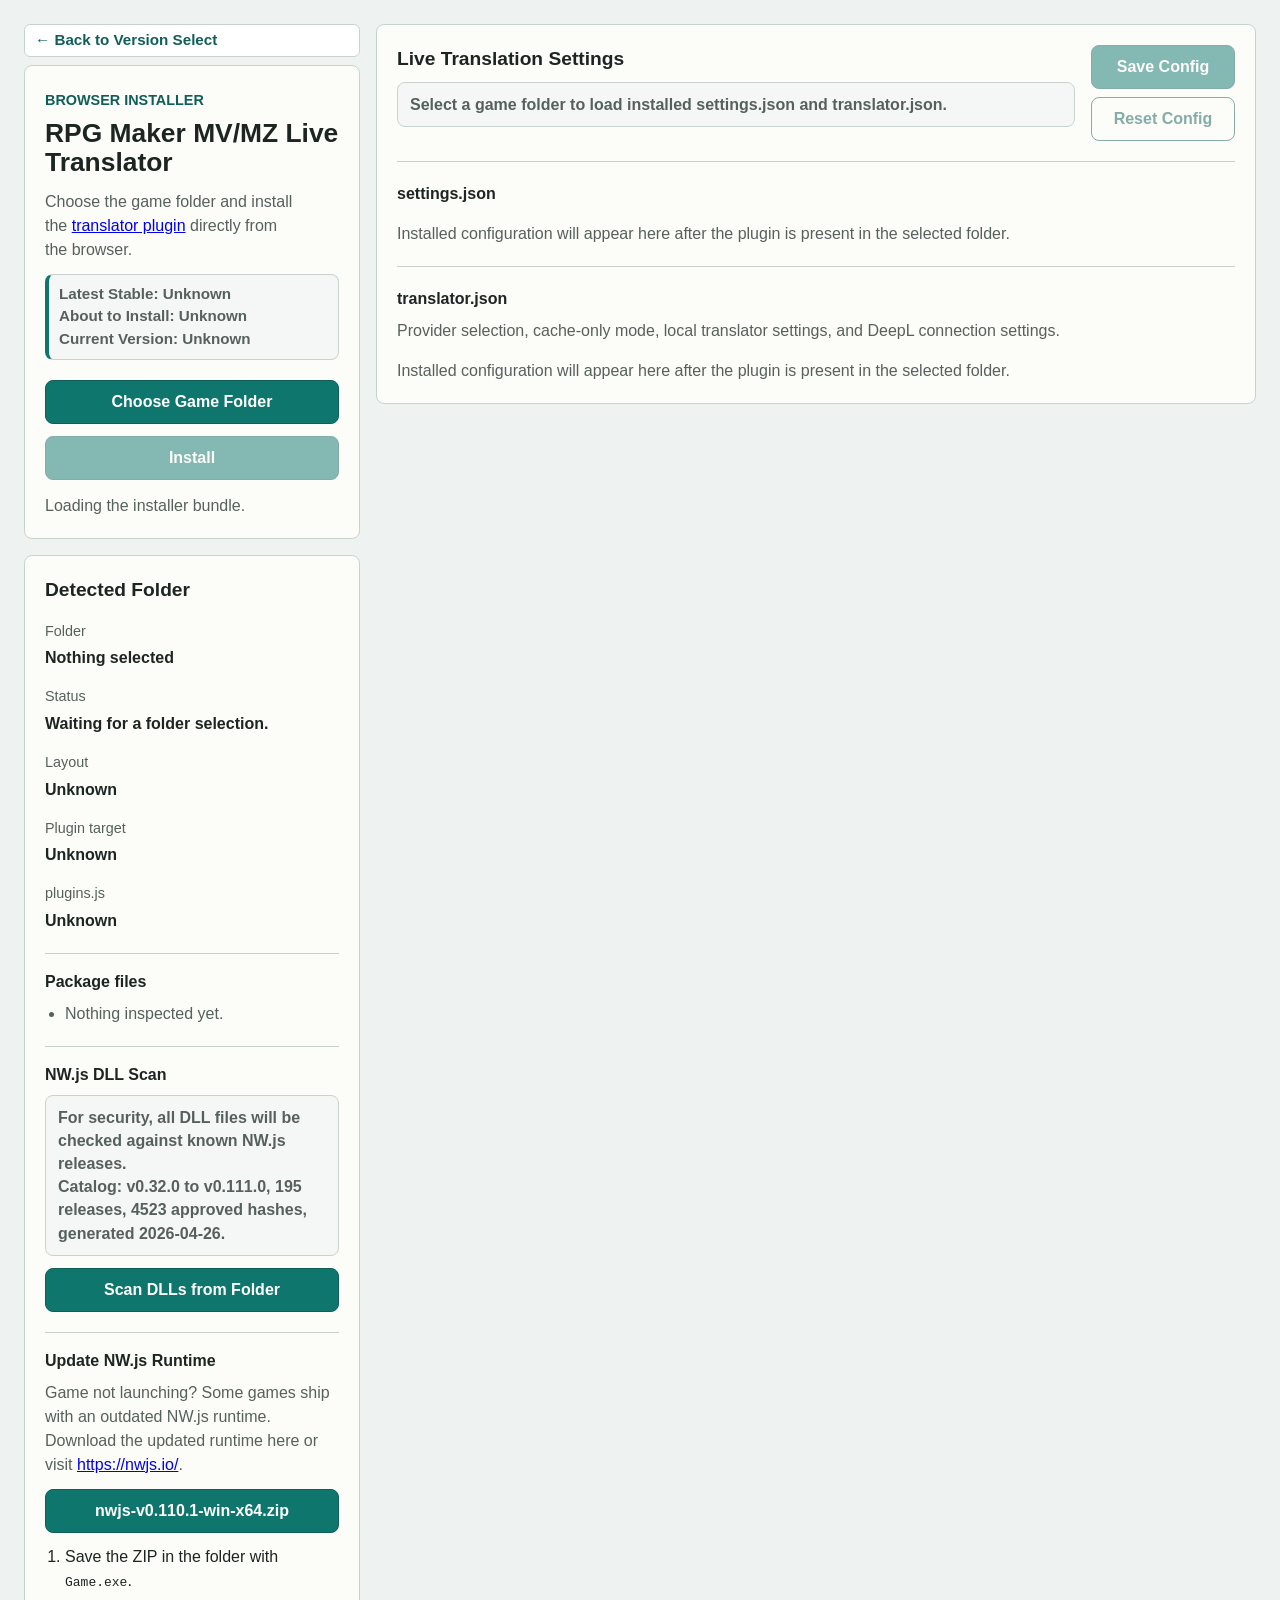
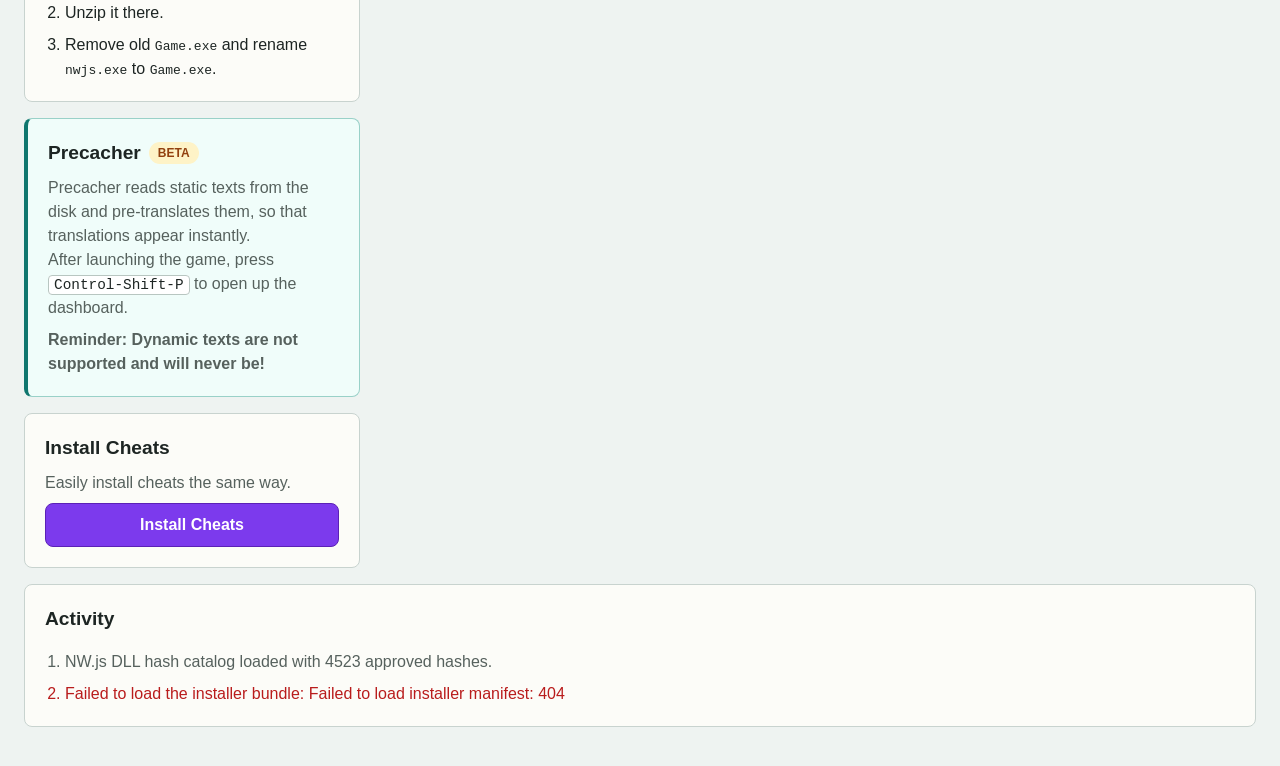
==== commit d7e23e56: "add a back button and rearrange layout" ====
--- a/translator/index.html
+++ b/translator/index.html
@@ -9,6 +9,7 @@
   <body>
     <main class="app-shell">
       <div class="layout-sidebar">
+        <a class="back-button" href="../" data-i18n="nav.goBack">&larr; Back to Version Select</a>
         <section class="panel primary-panel">
           <p class="eyebrow" data-i18n="page.eyebrow">Browser installer</p>
           <h1 data-i18n="page.heading">RPG Maker MV/MZ Live Translator</h1>
@@ -87,6 +88,15 @@
           </div>
         </section>
 
+        <section class="panel precacher-panel" aria-labelledby="precacher-panel-heading">
+          <h2 id="precacher-panel-heading" class="precacher-panel-title">
+            <span data-i18n="precacher.heading">Precacher</span>
+            <span class="beta-pill" data-i18n="precacher.beta">Beta</span>
+          </h2>
+          <p data-i18n-html="precacher.description">Precacher reads static texts from the disk and pre-translates them, so that translations appear instantly.<br>After launching the game, press <code>Control-Shift-P</code> to open up the dashboard.</p>
+          <p class="precacher-panel-warning" data-i18n="precacher.warning">Reminder: Dynamic texts are not supported and will never be!</p>
+        </section>
+
         <section class="panel cheats-panel" aria-labelledby="cheats-panel-heading">
           <h2 id="cheats-panel-heading" data-i18n="cheats.heading">Install Cheats</h2>
           <p data-i18n="cheats.copy">Easily install cheats the same way.</p>
@@ -97,15 +107,6 @@
       </div>
 
       <div class="layout-main">
-        <section class="panel precacher-panel" aria-labelledby="precacher-panel-heading">
-          <h2 id="precacher-panel-heading" class="precacher-panel-title">
-            <span data-i18n="precacher.heading">Precacher</span>
-            <span class="beta-pill" data-i18n="precacher.beta">Beta</span>
-          </h2>
-          <p data-i18n-html="precacher.description">Precacher reads static texts from the disk and pre-translates them, so that translations appear instantly.<br>After launching the game, press <code>Control-Shift-P</code> to open up the dashboard.</p>
-          <p class="precacher-panel-warning" data-i18n="precacher.warning">Reminder: Dynamic texts are not supported and will never be!</p>
-        </section>
-
         <section class="panel configuration-panel">
           <div class="section-heading">
             <div>
--- a/translator/3.2.10/styles.css
+++ b/translator/3.2.10/styles.css
@@ -68,6 +68,28 @@
 
 .primary-panel {
   padding-top: 24px;
+}
+
+.back-button {
+  display: flex;
+  align-items: center;
+  width: 100%;
+  min-height: 30px;
+  margin-bottom: 8px;
+  padding: 4px 10px;
+  border: 1px solid var(--border);
+  border-radius: 6px;
+  background: #ffffff;
+  color: var(--accent-strong);
+  font-size: 0.95rem;
+  font-weight: 700;
+  text-decoration: none;
+}
+
+.back-button:hover,
+.back-button:focus-visible {
+  border-color: var(--accent);
+  color: var(--accent);
 }
 
 .eyebrow {
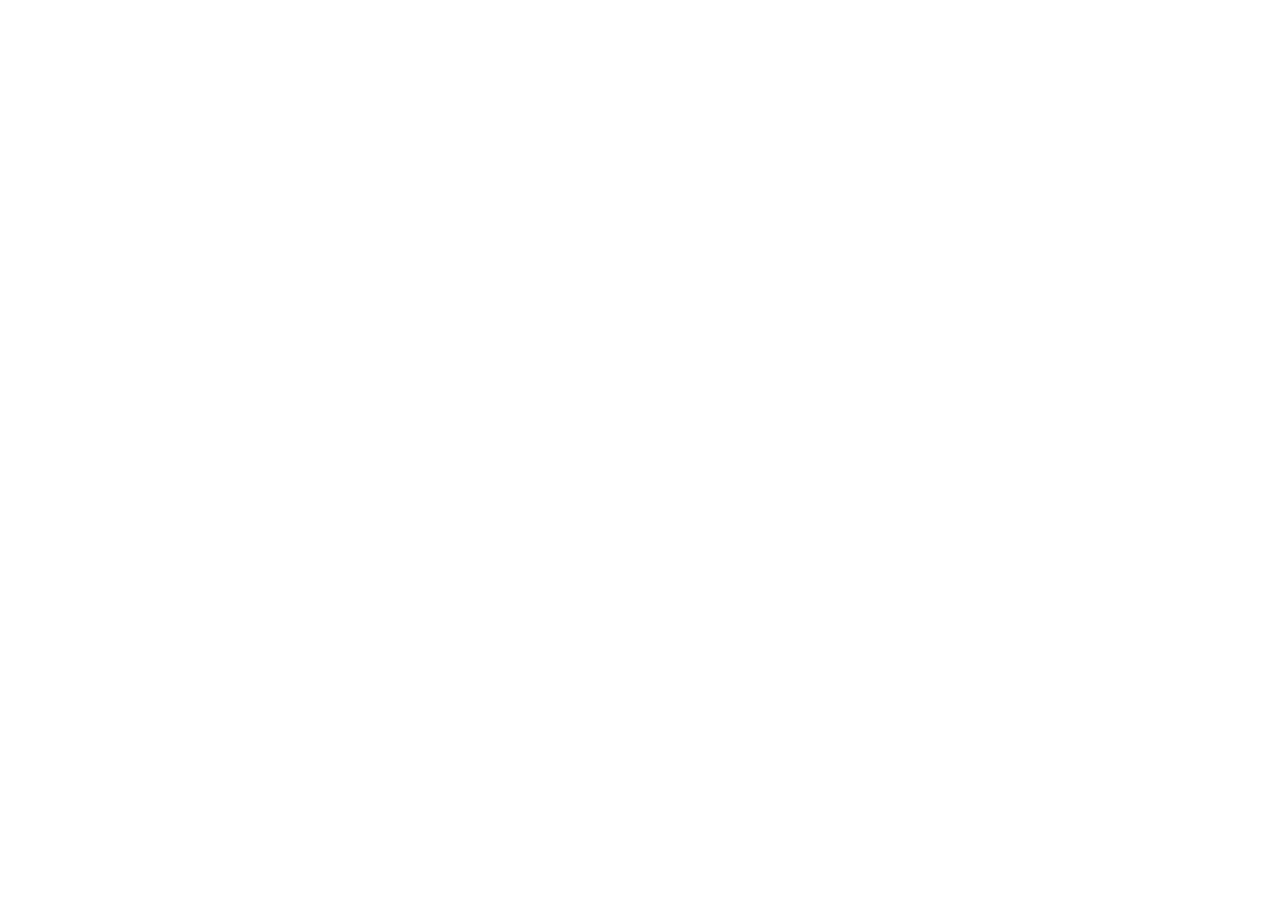
==== commit 9c4bb4ce: "redirect to cloudflare pages" ====
--- a/translator/index.html
+++ b/translator/index.html
@@ -3,150 +3,31 @@
   <head>
     <meta charset="utf-8">
     <meta name="viewport" content="width=device-width, initial-scale=1">
-    <title data-i18n="document.title">RPG MV/MZ Live Translator Web Installer</title>
-    <link rel="stylesheet" href="./3.2.10/styles.css">
+    <meta name="robots" content="noindex, follow">
+    <link rel="canonical" href="https://rmlt.pages.dev/translator/">
+    <meta http-equiv="refresh" content="0; url=https://rmlt.pages.dev/translator/">
+    <title>Redirecting...</title>
+    <script>
+      (function () {
+        var target = "https://rmlt.pages.dev" + window.location.pathname + window.location.search + window.location.hash;
+        var link = document.getElementById("redirect-link");
+        if (link) {
+          link.href = target;
+          link.textContent = target;
+        }
+        window.location.replace(target);
+      }());
+    </script>
+    <style>
+      body { margin: 0; min-height: 100vh; display: grid; place-items: center; font: 16px/1.5 system-ui, sans-serif; color: #172033; background: #f8fafc; }
+      main { width: min(560px, calc(100vw - 32px)); }
+      a { color: #2563eb; overflow-wrap: anywhere; }
+    </style>
   </head>
   <body>
-    <main class="app-shell">
-      <div class="layout-sidebar">
-        <a class="back-button" href="../" data-i18n="nav.goBack">&larr; Back to Version Select</a>
-        <section class="panel primary-panel">
-          <p class="eyebrow" data-i18n="page.eyebrow">Browser installer</p>
-          <h1 data-i18n="page.heading">RPG Maker MV/MZ Live Translator</h1>
-          <p class="intro" data-i18n-html="page.intro">
-            Choose the game folder and install the
-            <a
-              href="https://github.com/nt7011/RPG-Maker-Live-Translator"
-              target="_blank"
-              rel="noopener noreferrer"
-            >translator plugin</a>
-            directly from the browser.
-          </p>
-          <p id="translator-version" class="version-note" aria-live="polite">Latest Stable: Unknown
-About to Install: Unknown
-Current Version: Unknown</p>
-          <div class="actions">
-            <button id="pick-folder-button" type="button" data-i18n="button.pickFolder" data-i18n-title="tooltip.pickFolderButton">Choose Game Folder</button>
-            <button id="install-button" type="button" disabled data-i18n="button.install" data-i18n-title="tooltip.installButton">Install</button>
-          </div>
-          <p id="support-note" class="support-note"></p>
-        </section>
-
-        <section class="panel detected-panel">
-          <h2 data-i18n="section.detectedFolder">Detected Folder</h2>
-          <dl class="facts">
-            <div>
-              <dt data-i18n="folder.fieldName">Folder</dt>
-              <dd id="folder-name">Nothing selected</dd>
-            </div>
-            <div>
-              <dt data-i18n="folder.fieldStatus">Status</dt>
-              <dd id="folder-status">Waiting for a folder selection.</dd>
-            </div>
-            <div>
-              <dt data-i18n="folder.fieldLayout">Layout</dt>
-              <dd id="folder-layout">Unknown</dd>
-            </div>
-            <div>
-              <dt data-i18n="folder.fieldPluginTarget">Plugin target</dt>
-              <dd id="plugin-target">Unknown</dd>
-            </div>
-            <div>
-              <dt data-i18n="folder.fieldPluginsFile">plugins.js</dt>
-              <dd id="plugins-file">Unknown</dd>
-            </div>
-          </dl>
-          <div class="package-block">
-            <h3 data-i18n="package.heading">Package files</h3>
-            <ul id="package-list" class="package-list">
-              <li data-i18n="package.noneInspected">Nothing inspected yet.</li>
-            </ul>
-          </div>
-          <div class="package-block dll-scanner-block">
-            <h3 data-i18n="scanner.heading">NW.js DLL Scan</h3>
-            <div id="dll-scanner-view" class="scanner-view" aria-live="polite"></div>
-            <button id="scan-dll-folder-button" class="scanner-action-button" type="button" data-i18n="button.scanDllFolder" data-i18n-title="tooltip.scanDllFolderButton">Scan DLLs from Folder</button>
-            <input id="scan-dll-folder-input" class="visually-hidden" type="file" webkitdirectory multiple>
-          </div>
-          <div class="package-block">
-            <h3 data-i18n="download.heading">Update NW.js Runtime</h3>
-            <p class="download-copy" data-i18n-html="download.copy">Game not launching? Some games ship with an outdated NW.js runtime. Download the updated runtime here or visit <a href="https://nwjs.io/" target="_blank" rel="noopener noreferrer">https://nwjs.io/</a>.</p>
-            <p class="download-link">
-              <a
-                href="https://dl.nwjs.io/v0.110.1/nwjs-v0.110.1-win-x64.zip"
-                target="_blank"
-                rel="noopener noreferrer"
-                data-i18n="download.link"
-                data-i18n-title="tooltip.nwjsZipLink"
-              >nwjs-v0.110.1-win-x64.zip</a>
-            </p>
-            <ol class="manual-steps">
-              <li data-i18n-html="download.step1">Save the ZIP in the folder with <code>Game.exe</code>.</li>
-              <li data-i18n="download.step2">Unzip it there.</li>
-              <li data-i18n-html="download.step3">Remove old <code>Game.exe</code> and rename <code>nwjs.exe</code> to <code>Game.exe</code>.</li>
-            </ol>
-          </div>
-        </section>
-
-        <section class="panel precacher-panel" aria-labelledby="precacher-panel-heading">
-          <h2 id="precacher-panel-heading" class="precacher-panel-title">
-            <span data-i18n="precacher.heading">Precacher</span>
-            <span class="beta-pill" data-i18n="precacher.beta">Beta</span>
-          </h2>
-          <p data-i18n-html="precacher.description">Precacher reads static texts from the disk and pre-translates them, so that translations appear instantly.<br>After launching the game, press <code>Control-Shift-P</code> to open up the dashboard.</p>
-          <p class="precacher-panel-warning" data-i18n="precacher.warning">Reminder: Dynamic texts are not supported and will never be!</p>
-        </section>
-
-        <section class="panel cheats-panel" aria-labelledby="cheats-panel-heading">
-          <h2 id="cheats-panel-heading" data-i18n="cheats.heading">Install Cheats</h2>
-          <p data-i18n="cheats.copy">Easily install cheats the same way.</p>
-          <p class="cheats-link">
-            <a href="../cheats/" data-i18n="cheats.link">Install Cheats</a>
-          </p>
-        </section>
-      </div>
-
-      <div class="layout-main">
-        <section class="panel configuration-panel">
-          <div class="section-heading">
-            <div>
-              <h2 data-i18n="section.configuration">Configuration</h2>
-              <p id="config-alert" class="config-alert" role="alert"></p>
-              <p id="config-status" class="section-note">
-                Select a game folder to load installed settings.json and translator.json.
-              </p>
-            </div>
-            <div class="config-actions">
-              <button id="save-config-button" type="button" disabled data-i18n="button.saveConfig" data-i18n-title="tooltip.saveConfigButton">Save Config</button>
-              <button id="reset-config-button" type="button" disabled data-i18n="button.resetConfig" data-i18n-title="tooltip.resetConfigButton">Reset Config</button>
-            </div>
-          </div>
-
-          <section class="config-file-section" aria-labelledby="settings-config-heading">
-            <h3 id="settings-config-heading">settings.json</h3>
-            <div id="settings-config-fields" class="config-fields">
-              <p class="config-empty" data-i18n="config.empty">Installed configuration will appear here after the plugin is present in the selected folder.</p>
-            </div>
-          </section>
-
-          <section class="config-file-section" aria-labelledby="translator-config-heading">
-            <h3 id="translator-config-heading">translator.json</h3>
-            <p class="config-file-note" data-i18n="config.file.translator.note">Provider selection, cache-only mode, local translator settings, and DeepL connection settings.</p>
-            <div id="translator-config-fields" class="config-fields">
-              <p class="config-empty" data-i18n="config.empty">Installed configuration will appear here after the plugin is present in the selected folder.</p>
-            </div>
-          </section>
-        </section>
-      </div>
-
-      <section class="panel activity-panel">
-        <h2 data-i18n="section.activity">Activity</h2>
-        <ol id="log-list" class="log-list">
-          <li class="log-entry info" data-i18n="log.waitingForBundle">Waiting to load the installer bundle.</li>
-        </ol>
-      </section>
+    <main>
+      <h1>Redirecting...</h1>
+      <p>This page has moved to <a id="redirect-link" href="https://rmlt.pages.dev/translator/">https://rmlt.pages.dev/translator/</a>.</p>
     </main>
-
-    <script type="module" src="./3.2.10/app.mjs"></script>
   </body>
 </html>
